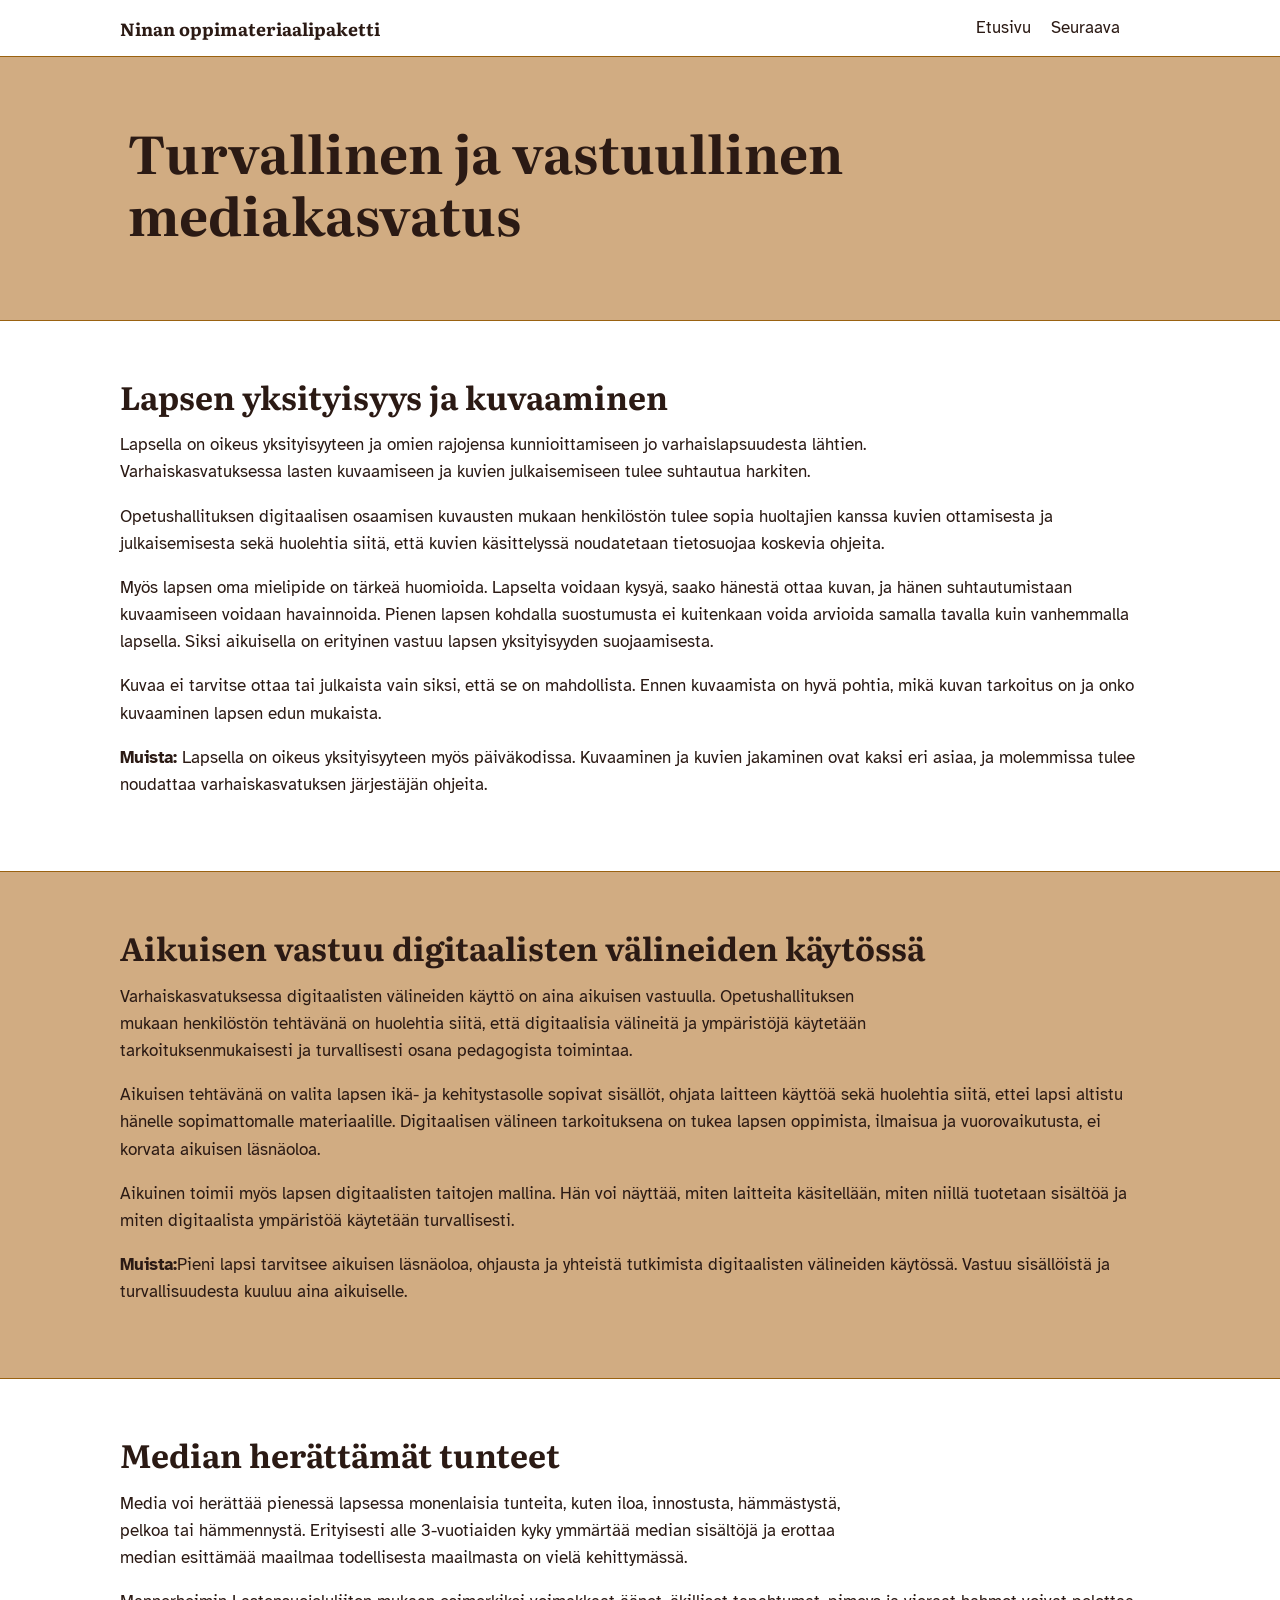
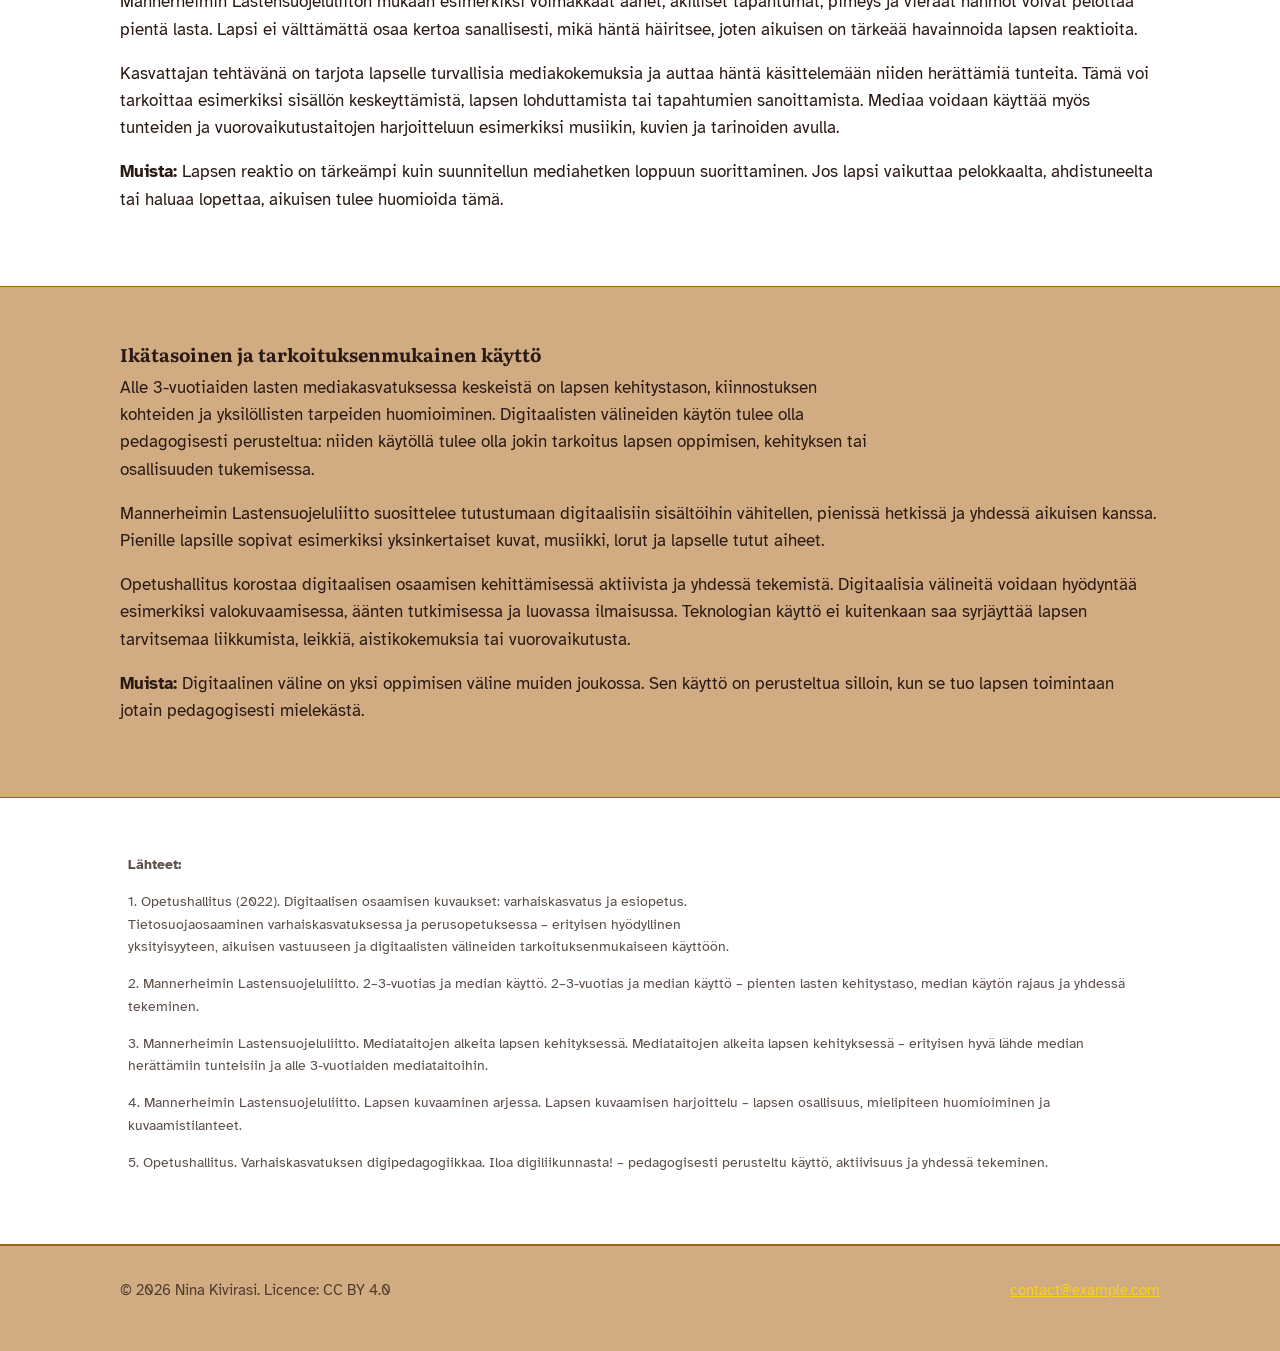
==== osa1.html @ 1d850704 "first commit" ====
<!DOCTYPE html>
<html lang="en">
<head>
<meta charset="UTF-8">
<meta name="viewport" content="width=device-width, initial-scale=1">
<title>Course Title – Educational Material Package</title>
<meta name="description" content="Short description of the educational material package.">
<link rel="preconnect" href="https://fonts.googleapis.com">
<link rel="preconnect" href="https://fonts.gstatic.com" crossorigin>
<link href="https://fonts.googleapis.com/css2?family=Atkinson+Hyperlegible:wght@400;700&family=Literata:opsz,wght@7..72,500;7..72,700&display=swap" rel="stylesheet">
<link rel="stylesheet" href="styles.css">

</head>
 
<body>
<a class="skip" href="#main">Skip to content</a>
 
<!-- ===== HEADER ===== -->
<header class="site-header">
  <div class="wrap">
    <a class="logo" href="#">Ninan oppimateriaalipaketti</a>
    <nav aria-label="Main">
      <ul>
        <li><a href="index.html">Etusivu</a></li>  
        <li><a href="osa2.html">Seuraava</a></li>
        <li><a href=""></a></li>
        <li><a href=""></a></li>
      </ul>
    </nav>
  </div>
</header>
 
<main id="main">
 
  <!-- ===== HERO ===== -->
  <section class="hero">
    <div class="headline">
        <h1>Turvallinen ja vastuullinen mediakasvatus</h1>
      </div>
  </section>
 
  <!-- ===== CONTENTS ===== -->
  <section id="facts" class="band">
    <div class="wrap">
      <h2>Lapsen yksityisyys ja kuvaaminen</h2>
      <p>Lapsella on oikeus yksityisyyteen ja omien rajojensa kunnioittamiseen jo varhaislapsuudesta lähtien. Varhaiskasvatuksessa lasten kuvaamiseen ja kuvien julkaisemiseen tulee suhtautua harkiten. </p>
        Opetushallituksen digitaalisen osaamisen kuvausten mukaan henkilöstön tulee sopia huoltajien kanssa kuvien ottamisesta ja julkaisemisesta sekä huolehtia siitä, että kuvien käsittelyssä noudatetaan tietosuojaa koskevia ohjeita.</p>
        Myös lapsen oma mielipide on tärkeä huomioida. Lapselta voidaan kysyä, saako hänestä ottaa kuvan, ja hänen suhtautumistaan kuvaamiseen voidaan havainnoida. Pienen lapsen kohdalla suostumusta ei kuitenkaan voida arvioida samalla tavalla kuin vanhemmalla lapsella. Siksi aikuisella on erityinen vastuu lapsen yksityisyyden suojaamisesta.
        </p>
        Kuvaa ei tarvitse ottaa tai julkaista vain siksi, että se on mahdollista. Ennen kuvaamista on hyvä pohtia, mikä kuvan tarkoitus on ja onko kuvaaminen lapsen edun mukaista.
       </p>
        <strong>Muista:</strong> Lapsella on oikeus yksityisyyteen myös päiväkodissa. Kuvaaminen ja kuvien jakaminen ovat kaksi eri asiaa, ja molemmissa tulee noudattaa varhaiskasvatuksen järjestäjän ohjeita.
      </p>
      </div>
  </section>
<section>
      <div class="wrap">
        <h2>Aikuisen vastuu digitaalisten välineiden käytössä</h2>
        <p>Varhaiskasvatuksessa digitaalisten välineiden käyttö on aina aikuisen vastuulla. Opetushallituksen mukaan henkilöstön tehtävänä on huolehtia siitä, että digitaalisia välineitä ja ympäristöjä käytetään tarkoituksenmukaisesti ja turvallisesti osana pedagogista toimintaa.
          </p>
          Aikuisen tehtävänä on valita lapsen ikä- ja kehitystasolle sopivat sisällöt, ohjata laitteen käyttöä sekä huolehtia siitä, ettei lapsi altistu hänelle sopimattomalle materiaalille. Digitaalisen välineen tarkoituksena on tukea lapsen oppimista, ilmaisua ja vuorovaikutusta, ei korvata aikuisen läsnäoloa.
          </p>
          Aikuinen toimii myös lapsen digitaalisten taitojen mallina. Hän voi näyttää, miten laitteita käsitellään, miten niillä tuotetaan sisältöä ja miten digitaalista ympäristöä käytetään turvallisesti.
        </p>
          <strong>Muista:</strong>Pieni lapsi tarvitsee aikuisen läsnäoloa, ohjausta ja yhteistä tutkimista digitaalisten välineiden käytössä. Vastuu sisällöistä ja turvallisuudesta kuuluu aina aikuiselle.
        </p>
      </div>
</section>
<section class="band">
      <div class="wrap">
          <h2>Median herättämät tunteet</h2>
        <p>
          Media voi herättää pienessä lapsessa monenlaisia tunteita, kuten iloa, innostusta, hämmästystä, pelkoa tai hämmennystä. Erityisesti alle 3-vuotiaiden kyky ymmärtää median sisältöjä ja erottaa median esittämää maailmaa todellisesta maailmasta on vielä kehittymässä.
          </p>
          Mannerheimin Lastensuojeluliiton mukaan esimerkiksi voimakkaat äänet, äkilliset tapahtumat, pimeys ja vieraat hahmot voivat pelottaa pientä lasta. Lapsi ei välttämättä osaa kertoa sanallisesti, mikä häntä häiritsee, joten aikuisen on tärkeää havainnoida lapsen reaktioita.
          </p>
          Kasvattajan tehtävänä on tarjota lapselle turvallisia mediakokemuksia ja auttaa häntä käsittelemään niiden herättämiä tunteita. Tämä voi tarkoittaa esimerkiksi sisällön keskeyttämistä, lapsen lohduttamista tai tapahtumien sanoittamista. Mediaa voidaan käyttää myös tunteiden ja vuorovaikutustaitojen harjoitteluun esimerkiksi musiikin, kuvien ja tarinoiden avulla.
          </p>
          <strong>Muista:</strong> Lapsen reaktio on tärkeämpi kuin suunnitellun mediahetken loppuun suorittaminen. Jos lapsi vaikuttaa pelokkaalta, ahdistuneelta tai haluaa lopettaa, aikuisen tulee huomioida tämä.
        </p>
      </div>
</section>
<section >
      <div class="wrap">
        <h3>Ikätasoinen ja tarkoituksenmukainen käyttö</h3>
          <p>
          Alle 3-vuotiaiden lasten mediakasvatuksessa keskeistä on lapsen kehitystason, kiinnostuksen kohteiden ja yksilöllisten tarpeiden huomioiminen. Digitaalisten välineiden käytön tulee olla pedagogisesti perusteltua: niiden käytöllä tulee olla jokin tarkoitus lapsen oppimisen, kehityksen tai osallisuuden tukemisessa.
          </p>
          Mannerheimin Lastensuojeluliitto suosittelee tutustumaan digitaalisiin sisältöihin vähitellen, pienissä hetkissä ja yhdessä aikuisen kanssa. Pienille lapsille sopivat esimerkiksi yksinkertaiset kuvat, musiikki, lorut ja lapselle tutut aiheet.
          </p>
          Opetushallitus korostaa digitaalisen osaamisen kehittämisessä aktiivista ja yhdessä tekemistä. Digitaalisia välineitä voidaan hyödyntää esimerkiksi valokuvaamisessa, äänten tutkimisessa ja luovassa ilmaisussa. Teknologian käyttö ei kuitenkaan saa syrjäyttää lapsen tarvitsemaa liikkumista, leikkiä, aistikokemuksia tai vuorovaikutusta.
          </p>
          <strong>Muista:</strong> Digitaalinen väline on yksi oppimisen väline muiden joukossa. Sen käyttö on perusteltua silloin, kun se tuo lapsen toimintaan jotain pedagogisesti mielekästä.
        </p>
        </div>
    </div>
  </section>
  <section class="band">
    <div class="lahde">
      <p><strong>Lähteet:</strong></p>
      <p>
        1. Opetushallitus (2022). Digitaalisen osaamisen kuvaukset: varhaiskasvatus ja esiopetus.
        Tietosuojaosaaminen varhaiskasvatuksessa ja perusopetuksessa – erityisen hyödyllinen yksityisyyteen, aikuisen vastuuseen ja digitaalisten välineiden tarkoituksenmukaiseen käyttöön.</p>

        2. Mannerheimin Lastensuojeluliitto. 2–3-vuotias ja median käyttö.
        2–3-vuotias ja median käyttö – pienten lasten kehitystaso, median käytön rajaus ja yhdessä tekeminen.</p>

        3. Mannerheimin Lastensuojeluliitto. Mediataitojen alkeita lapsen kehityksessä.
        Mediataitojen alkeita lapsen kehityksessä – erityisen hyvä lähde median herättämiin tunteisiin ja alle 3-vuotiaiden mediataitoihin.</p>

        4. Mannerheimin Lastensuojeluliitto. Lapsen kuvaaminen arjessa.
        Lapsen kuvaamisen harjoittelu – lapsen osallisuus, mielipiteen huomioiminen ja kuvaamistilanteet.</p>

        5. Opetushallitus. Varhaiskasvatuksen digipedagogiikkaa.
        Iloa digiliikunnasta! – pedagogisesti perusteltu käyttö, aktiivisuus ja yhdessä tekeminen.</p>
      </p>
    </div>
  </section>
</main>
 
<!-- ===== FOOTER ===== -->
<footer>
  <div class="wrap">
    <span>© 2026 Nina Kivirasi. Licence: CC BY 4.0</span>
    <a href="mailto:contact@example.com">contact@example.com</a>
  </div>
</footer>
</body>
</html>
---- styles.css ----
/* =====================================================================
   ALL STYLES FOR THE WHOLE SITE IN ONE FILE
   Use it on every page:  <link rel="stylesheet" href="css/styles.css">

   Parts of this file:
     1. FONTS
     2. COLOURS  (kids colour theme - change colours here)
     3. Educational material package page
     4. Tablet section
     5. Voices and sounds section
     6. Pictures section
     7. Picture games section
     8. "Is it real?" section
   ===================================================================== */

/* ---------------------------------------------------------------------
   1. FONTS
   --------------------------------------------------------------------- */
@import url("https://fonts.googleapis.com/css2?family=Atkinson+Hyperlegible:wght@400;700&family=Literata:opsz,wght@7..72,500;7..72,700&display=swap");

/* ---------------------------------------------------------------------
   2. COLOURS
   --------------------------------------------------------------------- */
:root {
    --bg: #d1ac82;
    --surface: #ffffff;
    --ink: #2b1a14;
    --muted: #2b1a14c5;
    --line: #9a6211;
    --brand: #f9d214;
    --brand-dark: #2b1a14;
    --brand-ink: #080707;    /* text on brand colour */
    --accent: #f2b632;       /* highlight colour */
    --radius: 10px;
    --font-head: "Literata", Georgia, "Times New Roman", serif;
    --font-body: "Atkinson Hyperlegible", system-ui, -apple-system, "Segoe UI", sans-serif;
    --max: 1040px;
}

/* The page itself uses the theme too */
body { background: var(--bg); color: var(--ink); }

/* Dark mode (only if the device is set to dark) */
@media (prefers-color-scheme: dark) {
  :root:not([data-theme="light"]) {
    --bg: #141c33;
    --surface: #1f2b4d;
    --ink: #fff4d6;
    --muted: #c5cde6;
    --line: #3b4a78;
    --brand: #86b4ff;
    --brand-ink: #141c33;
    --brand-2: #b799ff;
    --good: #6fd39a;
    --bad: #ff8f80;
  }
}
:root[data-theme="dark"] {
  --bg: #141c33; 
  --surface: #1f2b4d; 
  --ink: #fff4d6; 
  --muted: #c5cde6; 
  --line: #3b4a78;
  --brand: #86b4ff; 
  --brand-ink: #141c33; 
  --brand-2: #b799ff; 
  --good: #6fd39a; 
  --bad: #ff8f80;
}

/* =====================================================================
   OPTIONAL: give a page or a section its own main colour.
   Add data-accent="coral" (or grass, grape) to <body> or to a <section>.
   Blue is the default and needs nothing.
   ===================================================================== */
[data-accent="coral"] { --brand: #c4372a; --brand-2: #e0702f; }
[data-accent="grass"] { --brand: #167a42; --brand-2: #2b8fa8; }
[data-accent="grape"] { --brand: #7344cf; --brand-2: #c0399a; }

@media (prefers-color-scheme: dark) {
  :root:not([data-theme="light"]) [data-accent="coral"], :root:not([data-theme="light"])[data-accent="coral"] { --brand: #ff8f80; --brand-2: #ffb36b; }
  :root:not([data-theme="light"]) [data-accent="grass"], :root:not([data-theme="light"])[data-accent="grass"] { --brand: #6fd39a; --brand-2: #7fd3e8; }
  :root:not([data-theme="light"]) [data-accent="grape"], :root:not([data-theme="light"])[data-accent="grape"] { --brand: #b799ff; --brand-2: #f08fd0; }
}


/* ---------------------------------------------------------------------
   3. EDUCATIONAL MATERIAL PACKAGE PAGE
   --------------------------------------------------------------------- */
/* ---------- Layout and fonts (colours are in theme.css) ---------- */
:root {
  --radius: 14px;
  --font-head: "Literata", Georgia, "Times New Roman", serif;
  --font-body: "Atkinson Hyperlegible", system-ui, -apple-system, "Segoe UI", sans-serif;
  --max: 1040px;
}

/* ---------- Base ---------- */
*, *::before, *::after { box-sizing: border-box; }
html { scroll-behavior: smooth; }
body {
  margin: 0;
  background: var(--bg);
  color: var(--ink);
  font: 1.0625rem/1.6 var(--font-body);
}
h1, h2, h3 { font-family: var(--font-head); line-height: 1.2; margin: 0 0 .5em; }
h1 { font-size: clamp(2rem, 5vw, 3.25rem); }
h2 { font-size: clamp(1.5rem, 3vw, 2rem); }
h3 { font-size: 1.15rem; }
p { margin: 0 0 1em; max-width: 68ch; }
a { color: var(--brand); }
:focus-visible { outline: 3px solid var(--ink); outline-offset: 2px; }
.wrap { width: min(100% - 2rem, var(--max)); margin-inline: auto; }
.headline { width: 80%; margin-inline: auto; }
section { padding: 3.5rem 0; }
.muted { color: var(--muted); }


.skip { position: absolute; left: -999px; }
.skip:focus { left: 1rem; top: 1rem; background: var(--accent); color: #1f2a44; padding: .5rem 1rem; z-index: 10; }

/* ---------- Header ---------- */
.site-header { border-bottom: 1px solid var(--line); background: var(--surface); }
.site-header .wrap { display: flex; align-items: center; justify-content: space-between; gap: 1rem; padding: .9rem 0; flex-wrap: wrap; }
.logo { font: 700 1.1rem var(--font-head); color: var(--ink); text-decoration: none; }
nav ul { display: flex; gap: 1.25rem; list-style: none; margin: 0; padding: 0; flex-wrap: wrap; }
nav a { color: var(--ink); text-decoration: none; }
nav a:hover { text-decoration: underline; }

/* ---------- Buttons ---------- */
.btn {
  display: inline-block; padding: .75rem 1.4rem; border-radius: var(--radius);
  background: var(--brand); color: var(--brand-ink); font-weight: 700;
  text-decoration: none; border: 2px solid var(--brand); cursor: pointer; font-size: 1rem;
}
.btn:hover { filter: brightness(1.1); }
.btn.ghost { background: transparent; color: var(--brand); }

/* ---------- Hero ---------- */
.hero { padding: 4rem 0 3rem; }
.hero .wrap { display: grid; gap: 2.5rem; grid-template-columns: 1.4fr 1fr; align-items: center; }
.hero-actions { display: flex; gap: .75rem; flex-wrap: wrap; margin-top: 1.5rem; }
.facts { background: var(--surface); border: 1px solid var(--line); border-radius: var(--radius); padding: 1.5rem; margin: 0; }
.facts div { display: flex; justify-content: space-between; gap: 1rem; padding: .6rem 0; border-bottom: 1px solid var(--line); }
.facts div:last-child { border-bottom: 0; }
.facts dt { color: var(--muted); }
.facts dd { margin: 0; font-weight: 700; text-align: right; }

/* ---------- Contents list ---------- */
.contents { list-style: none; margin: 1.5rem 0 0; padding: 0; counter-reset: unit; }
.contents li {
  counter-increment: unit; display: grid; grid-template-columns: 2.5rem 1fr auto; gap: 1rem;
  padding: 1rem 0; border-top: 1px solid var(--line); align-items: start;
}
.contents li:last-child { border-bottom: 1px solid var(--line); }
.contents li::before { content: counter(unit); font: 700 1.4rem var(--font-head); color: var(--brand); }
.contents p { margin: 0; color: var(--muted); }
.tag { font-size: .9rem; background: color-mix(in srgb, var(--accent) 30%, transparent); padding: .15rem .6rem; border-radius: 99px; white-space: nowrap; }

/* ---------- Downloads ---------- */
.band { background: var(--surface); border-block: 1px solid var(--line); }
.downloads { display: grid; gap: 1rem; grid-template-columns: repeat(auto-fit, minmax(240px, 1fr)); margin-top: 1.5rem; }
.file { border: 1px solid var(--line); border-radius: var(--radius); padding: 1.25rem; background: var(--bg); display: flex; flex-direction: column; gap: .4rem; }
.file .meta { color: var(--muted); font-size: .95rem; margin: 0; }
.file .btn { margin-top: auto; text-align: center; }

/* ---------- Audience / how to use ---------- */
.two-col { display: grid; gap: 2.5rem; grid-template-columns: 1fr 1fr; }
.checks { list-style: none; padding: 0; margin: 0; }
.checks li { padding-left: 1.8rem; position: relative; margin-bottom: .6rem; }
.checks li::before { content: "✓"; position: absolute; left: 0; color: var(--brand); font-weight: 700; }

/* ---------- FAQ ---------- */
#faq details { border-top: 1px solid var(--line); padding: 1rem 0; }
#faq details:last-of-type { border-bottom: 1px solid var(--line); }
#faq summary { cursor: pointer; font-weight: 700; }
#faq details p { margin: .75rem 0 0; color: var(--muted); }
/* --------- Lähteet --------- */
.lahde { width: 80%; margin-inline: auto; color: var(--muted); font-size: smaller;}

/* ---------- Footer ---------- */
body > footer, .page-footer { border-top: 1px solid var(--line); padding: 2rem 0 3rem; color: var(--muted); font-size: .95rem; }
body > footer .wrap, .page-footer .wrap { display: flex; justify-content: space-between; gap: 1rem; flex-wrap: wrap;}

/* ---------- Responsive ---------- */
@media (max-width: 760px) {
  .hero .wrap, .two-col { grid-template-columns: 1fr; }
  .contents li { grid-template-columns: 2rem 1fr; }
  .contents .tag { grid-column: 2; justify-self: start; }
}
@media (prefers-reduced-motion: reduce) { html { scroll-behavior: auto; } }


/* ---------------------------------------------------------------------
   4. TABLET SECTION (tb-)
   --------------------------------------------------------------------- */
.tb-section { padding: 3.5rem 0; color: var(--ink, #1f2a44); }
.tb-wrap { width: min(100% - 2rem, 1040px); margin-inline: auto; }
.tb-section h2 { font-size: clamp(1.5rem, 3vw, 2rem); margin: 0 0 .5em; }
.tb-section h3 { font-size: 1.15rem; margin: 0 0 .4em; }
.tb-section p { max-width: 68ch; margin: 0 0 1em; }
.tb-muted { color: var(--muted, #4f5b76); }

/* ---------- Explanation ---------- */
.tb-intro { display: grid; gap: 2rem; grid-template-columns: 1fr 1fr; margin-bottom: 3rem; }
.tb-card { background: var(--surface, #fff); border: 1px solid var(--line, #ecd9a0); border-radius: 10px; padding: 1.5rem; }
.tb-parts { list-style: none; margin: 0; padding: 0; }
.tb-parts li { padding: .5rem 0; border-bottom: 1px solid var(--line, #ecd9a0); }
.tb-parts li:last-child { border-bottom: 0; }
.tb-parts strong { color: var(--brand, #2b62d9); }
.tb-say { margin: 0; padding-left: 1.2rem; }
.tb-say li { margin-bottom: .5rem; }
.tb-col-2 { display: grid; gap: 2.5rem; grid-template-columns: 1fr 1fr; background: var(--surface, #fff); border: 1px solid var(--line, #ecd9a0); border-radius: 10px; padding: 1.5rem;}

/* ---------- Tablet toy ---------- */
.tb-play { display: grid; gap: 1rem; justify-items: center; }
.tb-device {
  width: min(100%, 640px);
  background: #1b1f23;
  border-radius: 28px;
  padding: 18px;
  box-shadow: 0 10px 30px rgba(0,0,0,.25);
  position: relative;
}
.tb-device::before { /* camera dot */
  content: ""; position: absolute; top: 7px; left: 50%; width: 6px; height: 6px;
  border-radius: 50%; background: #3a4046; transform: translateX(-50%);
}
.tb-screen {
  background: #fdfdfb; border-radius: 12px; overflow: hidden;
  display: grid; grid-template-rows: 1fr auto auto;
  min-height: 420px;
  touch-action: manipulation; user-select: none; -webkit-user-select: none;
}

/* Stage with big shape */
.tb-stage { display: grid; place-items: center; padding: 1rem; position: relative; overflow: hidden; }
.tb-shapes { display: flex; flex-wrap: wrap; gap: .5rem; justify-content: center; align-content: center; width: 100%; }
.tb-shape {
  width: var(--size, 170px); aspect-ratio: 1; flex: none;
  background: #e53935; border: 0; padding: 0; cursor: pointer;
  border-radius: 50%;
  transition: background-color .25s;
}
.tb-shape.tb-circle   { border-radius: 50%; clip-path: none; }
.tb-shape.tb-square   { border-radius: 8%;  clip-path: none; }
.tb-shape.tb-triangle { border-radius: 0;   clip-path: polygon(50% 5%, 96% 95%, 4% 95%); }
.tb-shape.tb-star     { border-radius: 0;   clip-path: polygon(50% 0%,61% 35%,98% 35%,68% 57%,79% 91%,50% 70%,21% 91%,32% 57%,2% 35%,39% 35%); }
.tb-shape.tb-pop { animation: tb-pop .3s ease-out; }
@keyframes tb-pop { 0% { transform: scale(.8); } 60% { transform: scale(1.1); } 100% { transform: scale(1); } }
/* Balloon pop: the shape swells, then bursts into bits */
.tb-shape.tb-breaking { animation: tb-swell .14s ease-out forwards; pointer-events: none; }
@keyframes tb-swell { to { transform: scale(1.35); } }
.tb-bit {
  position: absolute; width: 12px; height: 12px; margin: -6px 0 0 -6px;
  border-radius: 50% 10% 50% 10%; pointer-events: none;
  animation: tb-bit .55s ease-out forwards;
}
@keyframes tb-bit {
  0%   { transform: translate(0,0) rotate(0) scale(1); opacity: 1; }
  100% { transform: translate(var(--dx), var(--dy)) rotate(var(--rot)) scale(.3); opacity: 0; }
}
.tb-word {
  position: absolute; margin: -.7em 0 0 -1em; font-family: inherit; font-weight: 900; font-size: 1.6rem; line-height: 1; color: var(--ink, #1f2a44);
  pointer-events: none; animation: tb-word .6s ease-out forwards;
}
@keyframes tb-word {
  0%   { transform: scale(.5); opacity: 1; }
  40%  { transform: scale(1.2); opacity: 1; }
  100% { transform: translateY(-20px) scale(1); opacity: 0; }
}

/* Rows of buttons on the screen */
.tb-row { display: flex; gap: .6rem; justify-content: center; flex-wrap: wrap; padding: .6rem .8rem; }
.tb-row + .tb-row { border-top: 1px solid #e3e6e3; background: #f2f4f2; padding-bottom: .9rem; }
.tb-label { width: 100%; text-align: center; font-size: .9rem; color: #4a5559; margin: 0; }

.tb-btn {
  min-width: 64px; min-height: 56px; padding: .5rem 1rem;
  border: 3px solid var(--ink, #1f2a44); border-radius: 14px;
  background: #fff; color: var(--ink, #1f2a44); font-family: inherit; font-weight: 700; font-size: 1rem; line-height: 1; cursor: pointer;
}
.tb-btn[aria-pressed="true"] { background: var(--ink, #1f2a44); color: #fff; }
.tb-btn:active { transform: scale(.94); }

/* Colour buttons: each one sets the colour of the big shape */
.tb-swatch {
  min-width: 64px; min-height: 56px; padding: .5rem .9rem;
  border: 3px solid transparent; border-radius: 14px;
  font-family: inherit; font-weight: 700; font-size: 1rem; line-height: 1; cursor: pointer;
}
.tb-swatch[aria-pressed="true"] { border-color: var(--ink, #1f2a44); box-shadow: 0 0 0 3px #fff inset; }
.tb-swatch:active { transform: scale(.94); }

.tb-btn:focus-visible, .tb-swatch:focus-visible, .tb-shape:focus-visible, .tb-reset:focus-visible {
  outline: 4px solid var(--ink, #1f2a44); outline-offset: 2px;
}

.tb-status { min-height: 1.6em; font-weight: 700; text-align: center; }
.tb-reset {
  padding: .6rem 1.2rem; border-radius: 10px; border: 2px solid var(--brand, #2b62d9);
  background: transparent; color: var(--brand, #2b62d9); font-family: inherit; font-weight: 700; font-size: 1rem; cursor: pointer;
}

@media (max-width: 760px) { .tb-intro { grid-template-columns: 1fr; } .tb-screen { min-height: 380px; } }
@media (prefers-reduced-motion: reduce) { .tb-shape.tb-pop, .tb-shape.tb-breaking, .tb-bit, .tb-word { animation: none; } }


/* ---------------------------------------------------------------------
   5. VOICES AND SOUNDS SECTION (sd-)
   --------------------------------------------------------------------- */
.sd-section { padding: 3.5rem 0; color: var(--ink, #1f2a44); }
.sd-wrap { width: min(100% - 2rem, 1040px); margin-inline: auto; }
.sd-section h2 { font-size: clamp(1.5rem, 3vw, 2rem); margin: 0 0 .5em; }
.sd-section h3 { font-size: 1.15rem; margin: 0 0 .6em; }
.sd-section p { max-width: 68ch; margin: 0 0 1em; }
.sd-muted { color: var(--muted, #4f5b76); }
.sd-block + .sd-block { margin-top: 3.5rem; }

.sd-card { background: var(--surface, #fff); border: 1px solid var(--line, #ecd9a0); border-radius: 10px; padding: 1.25rem; }
.sd-row { display: flex; gap: .75rem; align-items: center; flex-wrap: wrap; }

/* Buttons */
.sd-btn {
  min-height: 52px; padding: .6rem 1.2rem; border-radius: 12px; cursor: pointer;
  border: 2px solid var(--brand, #2b62d9); background: var(--brand, #2b62d9);
  color: var(--brand-ink, #fff); font-family: inherit; font-weight: 700; font-size: 1rem; line-height: 1.1;
}
.sd-btn.sd-ghost { background: transparent; color: var(--brand, #2b62d9); }
.sd-btn.sd-rec { background: var(--bad, #c93232); border-color: var(--bad, #c93232); color: #fff; }
.sd-btn[aria-pressed="true"] { background: var(--ink, #1f2a44); border-color: var(--ink, #1f2a44); color: var(--surface, #fff); }
.sd-btn:disabled { opacity: .45; cursor: not-allowed; }
.sd-btn:active:not(:disabled) { transform: scale(.96); }
.sd-link { background: none; border: 0; padding: .5rem; color: var(--brand, #2b62d9); text-decoration: underline; cursor: pointer; font: inherit; }
.sd-section :focus-visible { outline: 3px solid var(--ink, #1f2a44); outline-offset: 2px; }

/* Recorder */
.sd-dot { width: 14px; height: 14px; border-radius: 50%; background: var(--bad, #c93232); display: none; }
.sd-recording .sd-dot { display: inline-block; animation: sd-pulse 1s infinite; }
@keyframes sd-pulse { 50% { opacity: .25; } }
.sd-timer { font: 700 1.3rem/1 ui-monospace, Menlo, Consolas, monospace; min-width: 4.5ch; }
.sd-status { min-height: 1.6em; margin: .75rem 0 0; font-weight: 700; }

.sd-takes { list-style: none; margin: 1rem 0 0; padding: 0; display: flex; gap: .5rem; flex-wrap: wrap; }
.sd-takes .sd-btn { min-height: 44px; padding: .4rem .9rem; }

.sd-player { margin-top: 1.25rem; padding-top: 1.25rem; border-top: 1px solid var(--line, #ecd9a0); display: grid; gap: 1rem; }
.sd-player[hidden] { display: none; }
.sd-seek { flex: 1 1 200px; min-width: 120px; accent-color: var(--brand, #2b62d9); }
.sd-speed { flex: 1 1 200px; accent-color: var(--brand, #2b62d9); }
.sd-speedval { font-weight: 700; min-width: 3.5ch; }
.sd-end { color: var(--muted, #4f5b76); }
.sd-wide { min-width: 9ch; }

/* Guess-the-sound cards */
.sd-grid { display: grid; gap: 1rem; grid-template-columns: repeat(auto-fit, minmax(290px, 1fr)); margin-top: 1.25rem; }
.sd-field { display: grid; gap: .25rem; font-size: .95rem; margin-bottom: .6rem; color: var(--muted, #4f5b76); }
.sd-field input[type="text"] {
  font: inherit; padding: .5rem .6rem; border: 1px solid var(--line, #ecd9a0); border-radius: 8px;
  background: var(--bg, #fff); color: var(--ink, #1f2a44);
}
.sd-field input[type="file"] { font: inherit; max-width: 100%; }
.sd-rec-row { display: flex; gap: .5rem; flex-wrap: wrap; margin: .2rem 0 .4rem; }
.sd-rec-row .sd-btn { min-height: 44px; padding: .4rem .9rem; }
.sd-cstatus { min-height: 1.4em; font-size: .95rem; margin: 0 0 .6rem; color: var(--muted, #4f5b76); }
.sd-notes { margin-top: .8rem; border-top: 1px solid var(--line, #ecd9a0); padding-top: .6rem; }
.sd-notes summary { cursor: pointer; font-weight: 700; color: var(--brand, #2b62d9); }
.sd-notes textarea {
  width: 100%; min-height: 80px; margin-top: .5rem; resize: vertical; box-sizing: border-box;
  font: inherit; padding: .5rem .6rem; border: 1px solid var(--line, #ecd9a0); border-radius: 8px;
  background: var(--bg, #fff); color: var(--ink, #1f2a44);
}
.sd-notes small { display: block; color: var(--muted, #4f5b76); margin-top: .3rem; }
.sd-stage { position: relative; aspect-ratio: 16 / 9; background: #000; border-radius: 10px; overflow: hidden; margin: .4rem 0 .6rem; }
.sd-stage video { width: 100%; height: 100%; object-fit: contain; display: block; }
.sd-cover {
  position: absolute; inset: 0; display: grid; place-content: center; text-align: center; gap: .2rem;
  background: linear-gradient(135deg, var(--brand, #2b62d9), var(--brand-2, #7344cf)); color: #fff;
}
.sd-cover[hidden] { display: none; }
.sd-cover span { font-family: inherit; font-weight: 900; font-size: 3.5rem; line-height: 1; }
.sd-actions { display: flex; gap: .5rem; flex-wrap: wrap; align-items: center; }

@media (prefers-reduced-motion: reduce) { .sd-recording .sd-dot { animation: none; } }


/* ---------------------------------------------------------------------
   6. PICTURES SECTION (ph-)
   --------------------------------------------------------------------- */
.ph-section { padding: 3.5rem 0; color: var(--ink, #1f2a44); }
.ph-wrap { width: min(100% - 2rem, 1040px); margin-inline: auto; }
.ph-section h2 { font-size: clamp(1.5rem, 3vw, 2rem); margin: 0 0 .5em; }
.ph-section p { max-width: 68ch; margin: 0 0 1em; }
.ph-muted { color: var(--muted, #4f5b76); }
.ph-block + .ph-block { margin-top: 3.5rem; }
.ph-card { background: var(--surface, #fff); border: 1px solid var(--line, #ecd9a0); border-radius: 10px; padding: 1.25rem; }
.ph-row { display: flex; gap: .6rem; align-items: center; flex-wrap: wrap; }

.ph-btn {
  min-height: 50px; padding: .55rem 1.1rem; border-radius: 12px; cursor: pointer;
  border: 2px solid var(--brand, #2b62d9); background: var(--brand, #2b62d9);
  color: var(--brand-ink, #fff); font-family: inherit; font-weight: 700; font-size: 1rem; line-height: 1.1;
}
.ph-btn.ph-ghost { background: transparent; color: var(--brand, #2b62d9); }
.ph-btn[aria-pressed="true"] { background: var(--ink, #1f2a44); border-color: var(--ink, #1f2a44); color: var(--surface, #fff); }
.ph-btn:disabled { opacity: .45; cursor: not-allowed; }
.ph-btn:active:not(:disabled) { transform: scale(.96); }
.ph-link { background: none; border: 0; padding: .5rem; color: var(--brand, #2b62d9); text-decoration: underline; cursor: pointer; font: inherit; }
.ph-section :focus-visible, .ph-dialog :focus-visible { outline: 3px solid var(--ink, #1f2a44); outline-offset: 2px; }
.ph-vh { position: absolute; width: 1px; height: 1px; overflow: hidden; clip: rect(0 0 0 0); }
label.ph-btn:focus-within { outline: 3px solid var(--ink, #1f2a44); outline-offset: 2px; }

.ph-modes { display: flex; gap: .5rem; flex-wrap: wrap; margin-bottom: 1rem; }
.ph-tabs { display: flex; gap: .5rem; flex-wrap: wrap; margin-bottom: .8rem; }
.ph-tabs .ph-btn { min-height: 42px; padding: .3rem .9rem; }
.ph-msg { min-height: 1.6em; font-weight: 700; margin: .6rem 0; }

/* Big picture */
.ph-stage { position: relative; line-height: 0; border-radius: 10px; overflow: hidden; background: #000; touch-action: manipulation; user-select: none; -webkit-user-select: none; }
.ph-stage img { width: 100%; height: auto; display: block; pointer-events: none; }
.ph-stage.ph-marking { cursor: crosshair; outline: 4px dashed var(--accent, #ffc531); outline-offset: -4px; }
.ph-empty { padding: 2.5rem 1rem; text-align: center; border: 2px dashed var(--line, #ecd9a0); border-radius: 10px; color: var(--muted, #4f5b76); }
.ph-mark {
  position: absolute; width: 16%; aspect-ratio: 1; transform: translate(-50%, -50%);
  border-radius: 50%; border: 4px solid var(--accent, #ffc531); background: rgba(255,197,49,.25);
  display: grid; place-items: center; font: 900 1.2rem/1 system-ui, sans-serif; color: #fff;
  text-shadow: 0 0 4px #000; pointer-events: none;
}
.ph-mark.ph-ok { border-color: var(--good, #167a42); background: rgba(22,122,66,.3); font-size: 2rem; }
.ph-mark.ph-no { border-color: var(--bad, #c93232); background: rgba(201,50,50,.3); font-size: 2rem; width: 10%; animation: ph-fade .9s forwards; }
.ph-mark.ph-hint { animation: ph-pulse .8s infinite; }
@keyframes ph-fade { 0%, 60% { opacity: 1; } 100% { opacity: 0; } }
@keyframes ph-pulse { 50% { transform: translate(-50%, -50%) scale(1.2); } }

/* Small pictures */
.ph-thumbs { display: flex; gap: .6rem; flex-wrap: wrap; margin: 1rem 0 .4rem; }
.ph-thumb { padding: 0; border: 4px solid transparent; border-radius: 12px; background: none; cursor: pointer; position: relative; line-height: 0; }
.ph-thumb img { width: 96px; height: 96px; object-fit: cover; border-radius: 8px; display: block; }
.ph-thumb[aria-pressed="true"] { border-color: var(--accent, #ffc531); }
.ph-thumb.ph-found { opacity: .55; }
.ph-thumb.ph-found::after { content: "✓"; position: absolute; right: 4px; bottom: 4px; background: var(--good, #167a42); color: #fff; border-radius: 50%; width: 28px; height: 28px; display: grid; place-items: center; line-height: 1; font: 700 1rem system-ui; }
.ph-items { list-style: none; margin: 1rem 0 0; padding: 0; display: grid; gap: .6rem; }
.ph-item { display: flex; gap: .8rem; align-items: center; flex-wrap: wrap; border: 1px solid var(--line, #ecd9a0); border-radius: 10px; padding: .6rem; }
.ph-item img { width: 64px; height: 64px; object-fit: cover; border-radius: 8px; }
.ph-item > div { flex: 1 1 140px; }

/* Camera slots */
.ph-slots { display: grid; gap: 1rem; grid-template-columns: repeat(auto-fit, minmax(190px, 1fr)); margin: 1rem 0; }
.ph-slot { display: grid; gap: .5rem; justify-items: start; }
.ph-slot-img { width: 100%; aspect-ratio: 1; border: 2px dashed var(--line, #ecd9a0); border-radius: 10px; display: grid; place-items: center; color: var(--muted, #4f5b76); overflow: hidden; }
.ph-slot-img img { width: 100%; height: 100%; object-fit: cover; display: block; }
.ph-name { font: inherit; padding: .55rem .7rem; border: 1px solid var(--line, #ecd9a0); border-radius: 8px; background: var(--bg, #fff); color: var(--ink, #1f2a44); min-width: 220px; }
.ph-check { display: inline-flex; gap: .5rem; align-items: center; }
.ph-check input { width: 22px; height: 22px; }

/* The page that is printed (always black on white, like paper) */
.ph-sheet { background: #fff; color: #000; border: 2px dashed var(--line, #ecd9a0); border-radius: 6px; padding: 1.5rem; max-width: 640px; margin: 1.25rem auto 0; text-align: center; }
.ph-sheet h3 { margin: 0 0 .5rem; font-size: 1.5rem; }
.ph-sheet svg { width: min(100%, 460px); height: auto; }
.ph-sheet-note { margin: .5rem auto 1rem; }
.ph-pols { display: flex; gap: 1rem; justify-content: center; align-items: flex-start; min-height: 60px; }
.ph-pol { flex: 0 1 30%; max-width: 190px; background: #fff; border: 4px solid #000; border-radius: 6px; padding: 8px 8px 34px; }
.ph-pols[data-n="1"] .ph-pol { flex-basis: 52%; max-width: 280px; }
.ph-pols[data-n="2"] .ph-pol { flex-basis: 40%; max-width: 230px; }
.ph-pol img { width: 100%; aspect-ratio: 1; object-fit: cover; display: block; border: 2px solid #000; }
.ph-bw .ph-pol img { filter: grayscale(1) contrast(1.1); }
.ph-sheet-empty { color: #555; }
#phPrintRoot { display: none; }
@media print {
  .ph-sheet { border: 0; max-width: none; margin: 0; padding: 0; }
  .ph-sheet svg { width: 70%; }
}

/* Camera pop-up */
.ph-dialog { width: min(96vw, 640px); border: 0; border-radius: 14px; padding: 1rem; background: var(--surface, #fff); color: var(--ink, #1f2a44); }
.ph-dialog::backdrop { background: rgba(0,0,0,.6); }
.ph-dialog video { width: 100%; background: #000; border-radius: 10px; display: block; aspect-ratio: 4 / 3; object-fit: cover; }
.ph-dialog h3 { margin: 0 0 .6rem; }

@media (prefers-reduced-motion: reduce) { .ph-mark.ph-hint { animation: none; } }


/* ---------------------------------------------------------------------
   7. PICTURE GAMES SECTION (ag-)
   --------------------------------------------------------------------- */
.ag-section { padding: 3.5rem 0; color: var(--ink, #1f2a44); }
.ag-wrap { width: min(100% - 2rem, 1040px); margin-inline: auto; }
.ag-section h2 { font-size: clamp(1.5rem, 3vw, 2rem); margin: 0 0 .5em; }
.ag-section p { max-width: 68ch; margin: 0 0 1em; }
.ag-muted { color: var(--muted, #4f5b76); }
.ag-card { background: var(--surface, #fff); border: 1px solid var(--line, #ecd9a0); border-radius: 14px; padding: clamp(1rem, 3vw, 2rem); }
.ag-card [hidden] { display: none !important; }
.ag-section :focus-visible { outline: 4px solid var(--ink, #1f2a44); outline-offset: 3px; }

.ag-btn {
  min-height: 56px; padding: .6rem 1.4rem; border-radius: 14px; cursor: pointer;
  border: 3px solid var(--brand, #2b62d9); background: var(--brand, #2b62d9);
  color: var(--brand-ink, #fff); font-family: inherit; font-weight: 700; font-size: 1.15rem; line-height: 1.1;
}
.ag-btn.ag-ghost { background: transparent; color: var(--brand, #2b62d9); }
.ag-btn:active { transform: scale(.96); }

/* Choose a game */
.ag-games { display: grid; gap: 1rem; grid-template-columns: repeat(auto-fit, minmax(210px, 1fr)); }
.ag-gamebtn {
  display: grid; justify-items: center; gap: .4rem; padding: 1.4rem 1rem; cursor: pointer;
  border: 4px solid var(--line, #ecd9a0); border-radius: 20px; background: #fff; color: var(--ink, #1f2a44);
  font-family: inherit; font-weight: 700; font-size: 1.4rem;
}
.ag-gamebtn span { font-size: 4rem; line-height: 1; }
.ag-gamebtn:hover { border-color: var(--brand, #2b62d9); }
.ag-gamebtn:active { transform: scale(.97); }
.ag-options { display: flex; gap: 1.5rem; flex-wrap: wrap; margin-top: 1.5rem; }
.ag-check { display: inline-flex; gap: .5rem; align-items: center; }
.ag-check input { width: 24px; height: 24px; }

/* In a game */
.ag-top { display: flex; gap: 1rem; align-items: center; justify-content: space-between; flex-wrap: wrap; margin-bottom: 1rem; }
.ag-top .ag-btn { min-height: 48px; font-size: 1rem; }
.ag-dots { display: flex; gap: .4rem; flex-wrap: wrap; }
.ag-dot { width: 26px; height: 26px; border-radius: 50%; border: 3px solid var(--line, #ecd9a0); display: grid; place-items: center; font-size: .9rem; line-height: 1; }
.ag-dot.ag-now { border-color: var(--accent, #ffc531); background: var(--accent, #ffc531); }
.ag-dot.ag-done { border-color: var(--good, #167a42); background: var(--good, #167a42); color: #fff; }
.ag-dot.ag-star { border-color: var(--accent, #ffc531); background: #fff; }

.ag-clue { text-align: center; margin-bottom: 1.2rem; }
.ag-q { font-size: clamp(1.1rem, 3vw, 1.5rem); margin: 0 auto .2rem; }
.ag-word { font-size: clamp(2.2rem, 9vw, 4rem); font-weight: 900; margin: 0 auto .4rem; line-height: 1.1; }

.ag-choices { display: grid; grid-template-columns: repeat(2, 1fr); gap: 1rem; width: min(100%, 520px); margin: 0 auto; }
.ag-choice {
  aspect-ratio: 1; display: grid; place-items: center; align-content: center; gap: .3rem; padding: .5rem; cursor: pointer;
  background: #fff; color: var(--ink, #1f2a44); border: 5px solid var(--line, #ecd9a0); border-radius: 22px; font-family: inherit;
}
.ag-choice:hover:not(:disabled) { border-color: var(--brand, #2b62d9); }
.ag-choice:active:not(:disabled) { transform: scale(.97); }
.ag-pic { font-size: clamp(3.5rem, 15vw, 6.5rem); line-height: 1; }
.ag-choice img { width: 78%; height: 78%; object-fit: contain; }
.ag-label { font-weight: 700; font-size: 1.2rem; }
.ag-choice.ag-right { border-color: var(--good, #167a42); background: #e7f6ec; box-shadow: 0 0 0 5px rgba(22,122,66,.35); }
.ag-choice.ag-wrong { opacity: .35; animation: ag-shake .4s; cursor: default; }
@keyframes ag-shake { 25% { transform: translateX(-8px); } 75% { transform: translateX(8px); } }

.ag-msg { min-height: 2em; text-align: center; font-weight: 800; font-size: 1.4rem; margin: 1rem auto .6rem; }
.ag-next { display: block; margin: 0 auto; }

/* End */
.ag-end { text-align: center; }
.ag-end h3 { font-size: clamp(1.6rem, 5vw, 2.4rem); margin: 0 0 .4rem; }
.ag-stars { font-size: clamp(2rem, 8vw, 3.5rem); letter-spacing: .1em; margin-bottom: 1rem; }
.ag-end .ag-row { display: flex; gap: .8rem; justify-content: center; flex-wrap: wrap; }

@media (prefers-reduced-motion: reduce) { .ag-choice.ag-wrong { animation: none; } }


/* ---------------------------------------------------------------------
   8. "IS IT REAL?" SECTION (ct-)
   --------------------------------------------------------------------- */
.ct-section { padding: 3.5rem 0; color: var(--ink, #1f2a44); }
.ct-wrap { width: min(100% - 2rem, 1040px); margin-inline: auto; }
.ct-section h2 { font-size: clamp(1.5rem, 3vw, 2rem); margin: 0 0 .5em; }
.ct-section h3 { font-size: 1.1rem; margin: 0 0 .5em; }
.ct-section p { max-width: 68ch; margin: 0 0 1em; }
.ct-muted { color: var(--muted, #4f5b76); }
.ct-card { background: var(--surface, #fff); border: 1px solid var(--line, #ecd9a0); border-radius: 12px; padding: 1.25rem; }
.ct-row { display: flex; gap: .6rem; align-items: center; flex-wrap: wrap; }
.ct-section [hidden], .ct-dialog [hidden] { display: none !important; }
.ct-section :focus-visible, .ct-dialog :focus-visible { outline: 3px solid var(--ink, #1f2a44); outline-offset: 2px; }

.ct-btn {
  min-height: 50px; padding: .55rem 1.1rem; border-radius: 12px; cursor: pointer;
  border: 2px solid var(--brand, #2b62d9); background: var(--brand, #2b62d9);
  color: var(--brand-ink, #fff); font-family: inherit; font-weight: 700; font-size: 1rem; line-height: 1.1;
}
.ct-btn.ct-ghost { background: transparent; color: var(--brand, #2b62d9); }
.ct-btn.ct-big { min-height: 60px; font-size: 1.2rem; padding: .7rem 1.6rem; }
.ct-btn[aria-pressed="true"] { background: var(--ink, #1f2a44); border-color: var(--ink, #1f2a44); color: var(--surface, #fff); }
.ct-btn:disabled { opacity: .45; cursor: not-allowed; }
.ct-btn:active:not(:disabled) { transform: scale(.96); }
.ct-link { background: none; border: 0; padding: .5rem; color: var(--brand, #2b62d9); text-decoration: underline; cursor: pointer; font: inherit; }
.ct-vh { position: absolute; width: 1px; height: 1px; overflow: hidden; clip: rect(0 0 0 0); }
label.ct-btn:focus-within { outline: 3px solid var(--ink, #1f2a44); outline-offset: 2px; }

.ct-modes { display: flex; gap: .5rem; flex-wrap: wrap; margin-bottom: 1rem; }
.ct-msg { min-height: 1.6em; font-weight: 700; margin: .5rem 0; }

/* Set up */
.ct-steps { margin: 0 0 1rem; padding-left: 1.3rem; }
.ct-pair { border: 1px solid var(--line, #ecd9a0); border-radius: 12px; padding: 1rem; margin-top: 1rem; }
.ct-slots { display: grid; gap: 1rem; grid-template-columns: 1fr 1fr; margin-bottom: .8rem; }
.ct-slot { display: grid; gap: .5rem; justify-items: start; }
.ct-slot p { margin: 0; font-weight: 700; }
.ct-img { width: 100%; aspect-ratio: 4 / 3; border: 2px dashed var(--line, #ecd9a0); border-radius: 10px; display: grid; place-items: center; color: var(--muted, #4f5b76); overflow: hidden; background: #000; }
.ct-img:empty { background: none; }
.ct-img img { width: 100%; height: 100%; object-fit: contain; display: block; }
.ct-pair textarea {
  width: 100%; box-sizing: border-box; min-height: 64px; resize: vertical; font: inherit; padding: .5rem .6rem;
  border: 1px solid var(--line, #ecd9a0); border-radius: 8px; background: var(--bg, #fff); color: var(--ink, #1f2a44);
}
.ct-pair label { display: block; font-size: .95rem; color: var(--muted, #4f5b76); margin-bottom: .3rem; }

/* Show to the kids */
.ct-show { background: var(--surface, #fff); }
.ct-show:fullscreen { overflow: auto; padding: 1rem; background: var(--surface, #fff); color: var(--ink, #1f2a44); }
.ct-show:-webkit-full-screen { overflow: auto; padding: 1rem; background: var(--surface, #fff); color: var(--ink, #1f2a44); }
.ct-tabs { display: flex; gap: .5rem; flex-wrap: wrap; margin-bottom: .8rem; }
.ct-tabs .ct-btn { min-height: 42px; padding: .3rem .9rem; }
.ct-prompt { font-size: clamp(1.3rem, 3.5vw, 2rem); font-weight: 800; text-align: center; margin: .2rem auto .8rem; }

.ct-stage { position: relative; aspect-ratio: 4 / 3; background: #000; border-radius: 14px; overflow: hidden; width: min(100%, 820px); margin: 0 auto; }
.ct-show:fullscreen .ct-stage { aspect-ratio: auto; height: 68vh; width: 100%; }
.ct-show:-webkit-full-screen .ct-stage { aspect-ratio: auto; height: 68vh; width: 100%; }
.ct-stage img { position: absolute; inset: 0; width: 100%; height: 100%; object-fit: contain; transition: opacity .9s ease, transform .9s ease; }
.ct-stage .ct-close { opacity: 1; transform: scale(1); }
.ct-stage .ct-wide  { opacity: 0; transform: scale(1.18); }
.ct-stage.ct-open .ct-close { opacity: 0; transform: scale(1.3); }
.ct-stage.ct-open .ct-wide  { opacity: 1; transform: scale(1); }

.ct-controls { display: flex; gap: .6rem; justify-content: center; align-items: center; flex-wrap: wrap; margin-top: 1rem; }
.ct-empty { padding: 2.5rem 1rem; text-align: center; border: 2px dashed var(--line, #ecd9a0); border-radius: 12px; color: var(--muted, #4f5b76); }

/* Camera pop-up */
.ct-dialog { width: min(96vw, 640px); border: 0; border-radius: 14px; padding: 1rem; background: var(--surface, #fff); color: var(--ink, #1f2a44); }
.ct-dialog::backdrop { background: rgba(0,0,0,.6); }
.ct-dialog video { width: 100%; background: #000; border-radius: 10px; display: block; aspect-ratio: 4 / 3; object-fit: cover; }
.ct-dialog h3 { margin: 0 0 .6rem; }

@media (max-width: 560px) { .ct-slots { grid-template-columns: 1fr; } }
@media (prefers-reduced-motion: reduce) { .ct-stage img { transition: none; } }
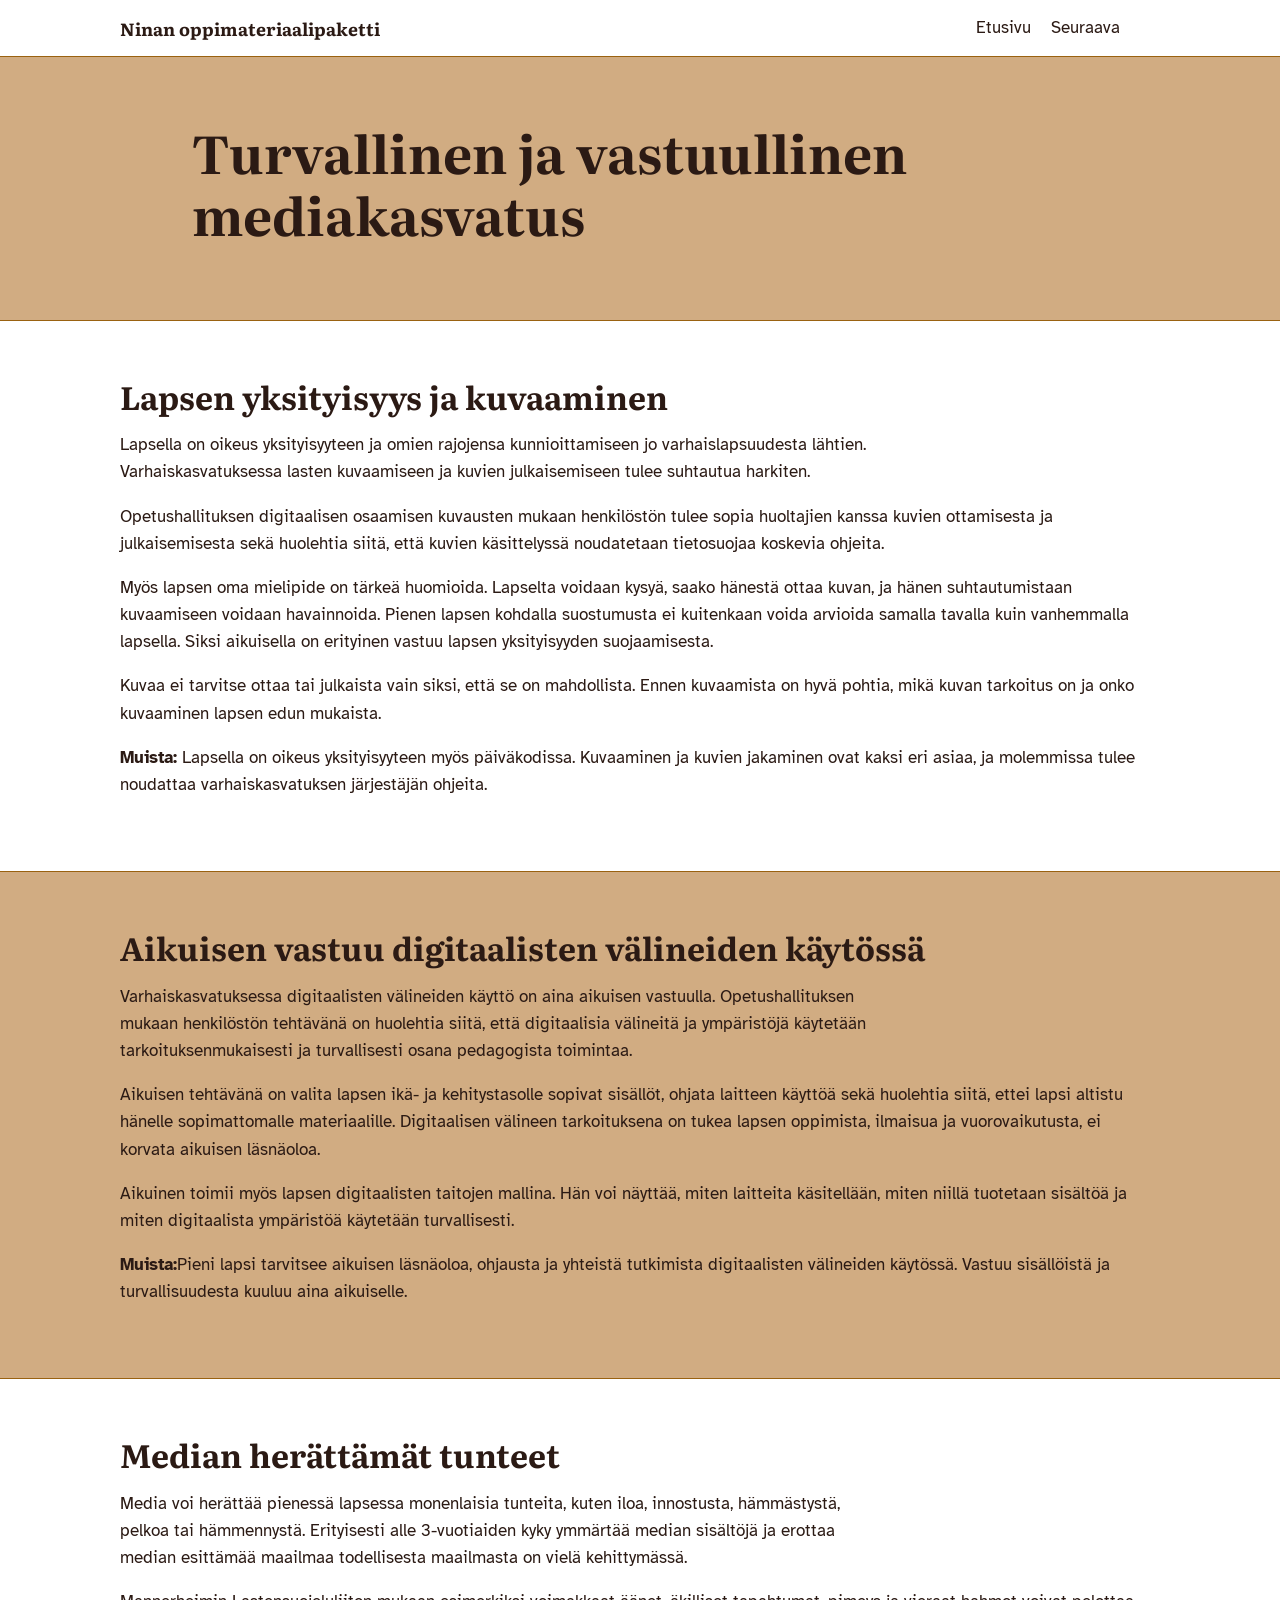
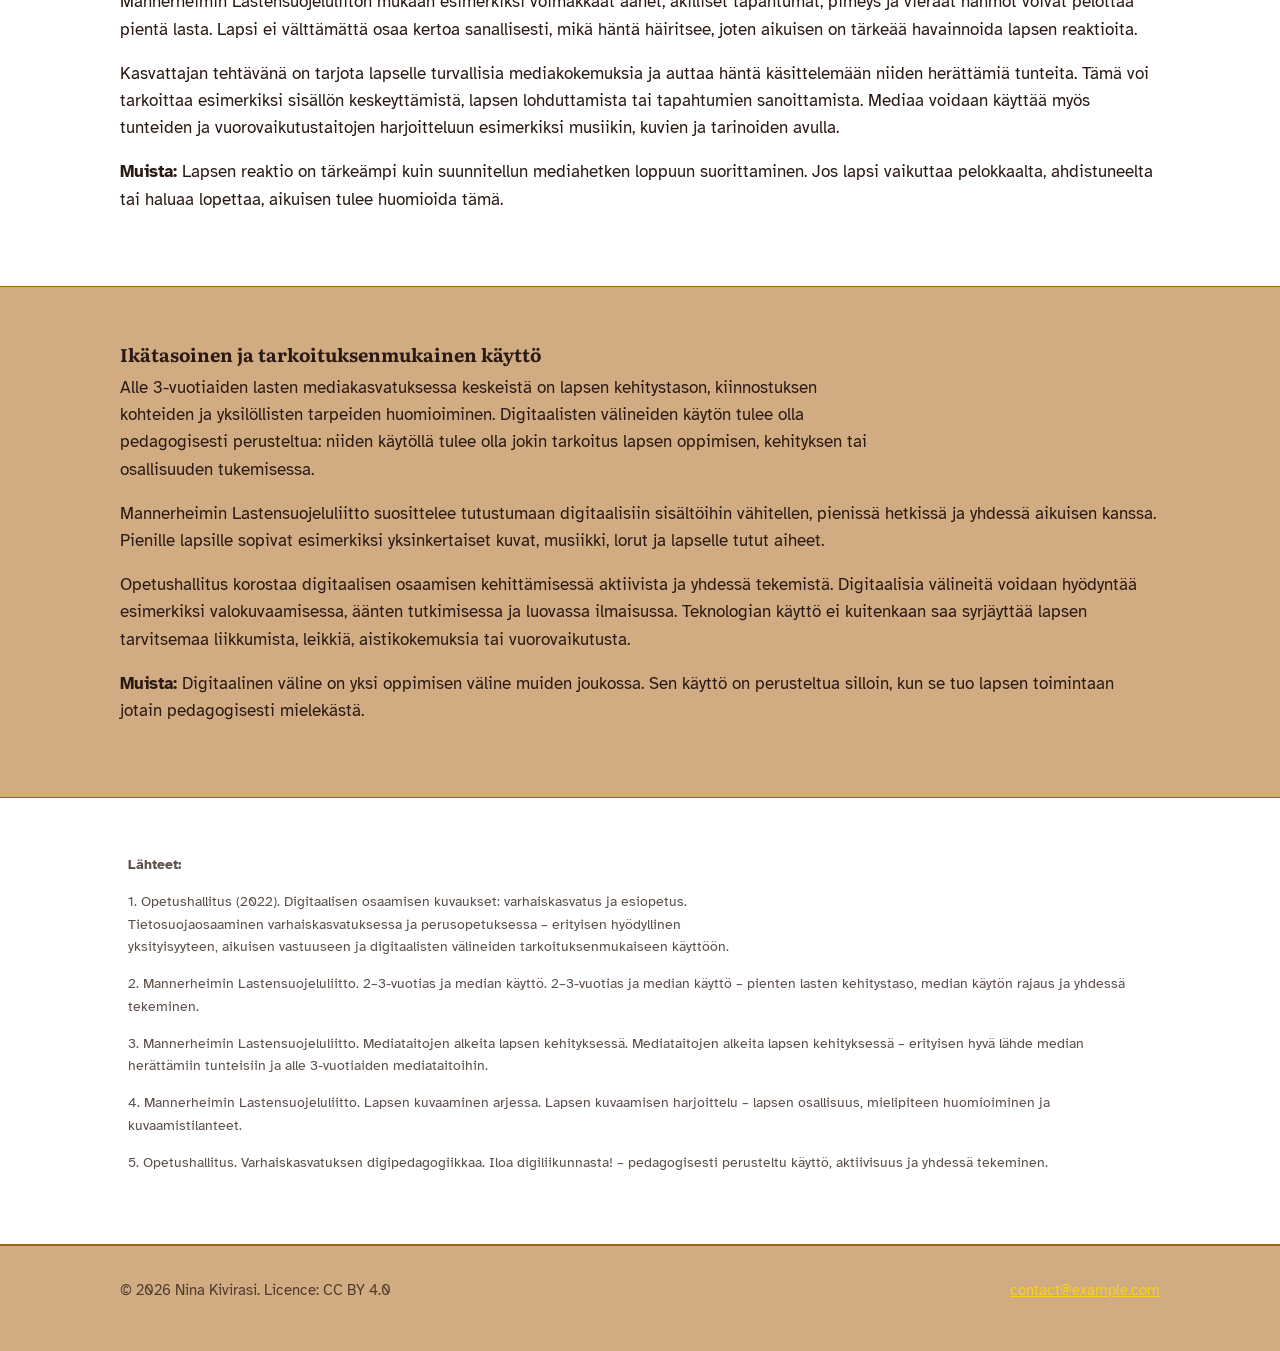
==== commit 444c66d3: "Update titles and descriptions for educational material; add new files for completion" ====
--- a/osa1.html
+++ b/osa1.html
@@ -4,8 +4,8 @@
 <head>
 <meta charset="UTF-8">
 <meta name="viewport" content="width=device-width, initial-scale=1">
-<title>Course Title – Educational Material Package</title>
-<meta name="description" content="Short description of the educational material package.">
+<title>Materiaalipaketti alle 3-vuotiaille</title>
+<meta name="description" content="Materiaalipaketti alle 3-vuotiaille.">
 <link rel="preconnect" href="https://fonts.googleapis.com">
 <link rel="preconnect" href="https://fonts.gstatic.com" crossorigin>
 <link href="https://fonts.googleapis.com/css2?family=Atkinson+Hyperlegible:wght@400;700&family=Literata:opsz,wght@7..72,500;7..72,700&display=swap" rel="stylesheet">
@@ -14,7 +14,6 @@
 </head>
  
 <body>
-<a class="skip" href="#main">Skip to content</a>
  
 <!-- ===== HEADER ===== -->
 <header class="site-header">
--- a/styles.css
+++ b/styles.css
@@ -113,7 +113,7 @@
 a { color: var(--brand); }
 :focus-visible { outline: 3px solid var(--ink); outline-offset: 2px; }
 .wrap { width: min(100% - 2rem, var(--max)); margin-inline: auto; }
-.headline { width: 80%; margin-inline: auto; }
+.headline { width: 70%; margin-inline: auto; }
 section { padding: 3.5rem 0; }
 .muted { color: var(--muted); }
 
